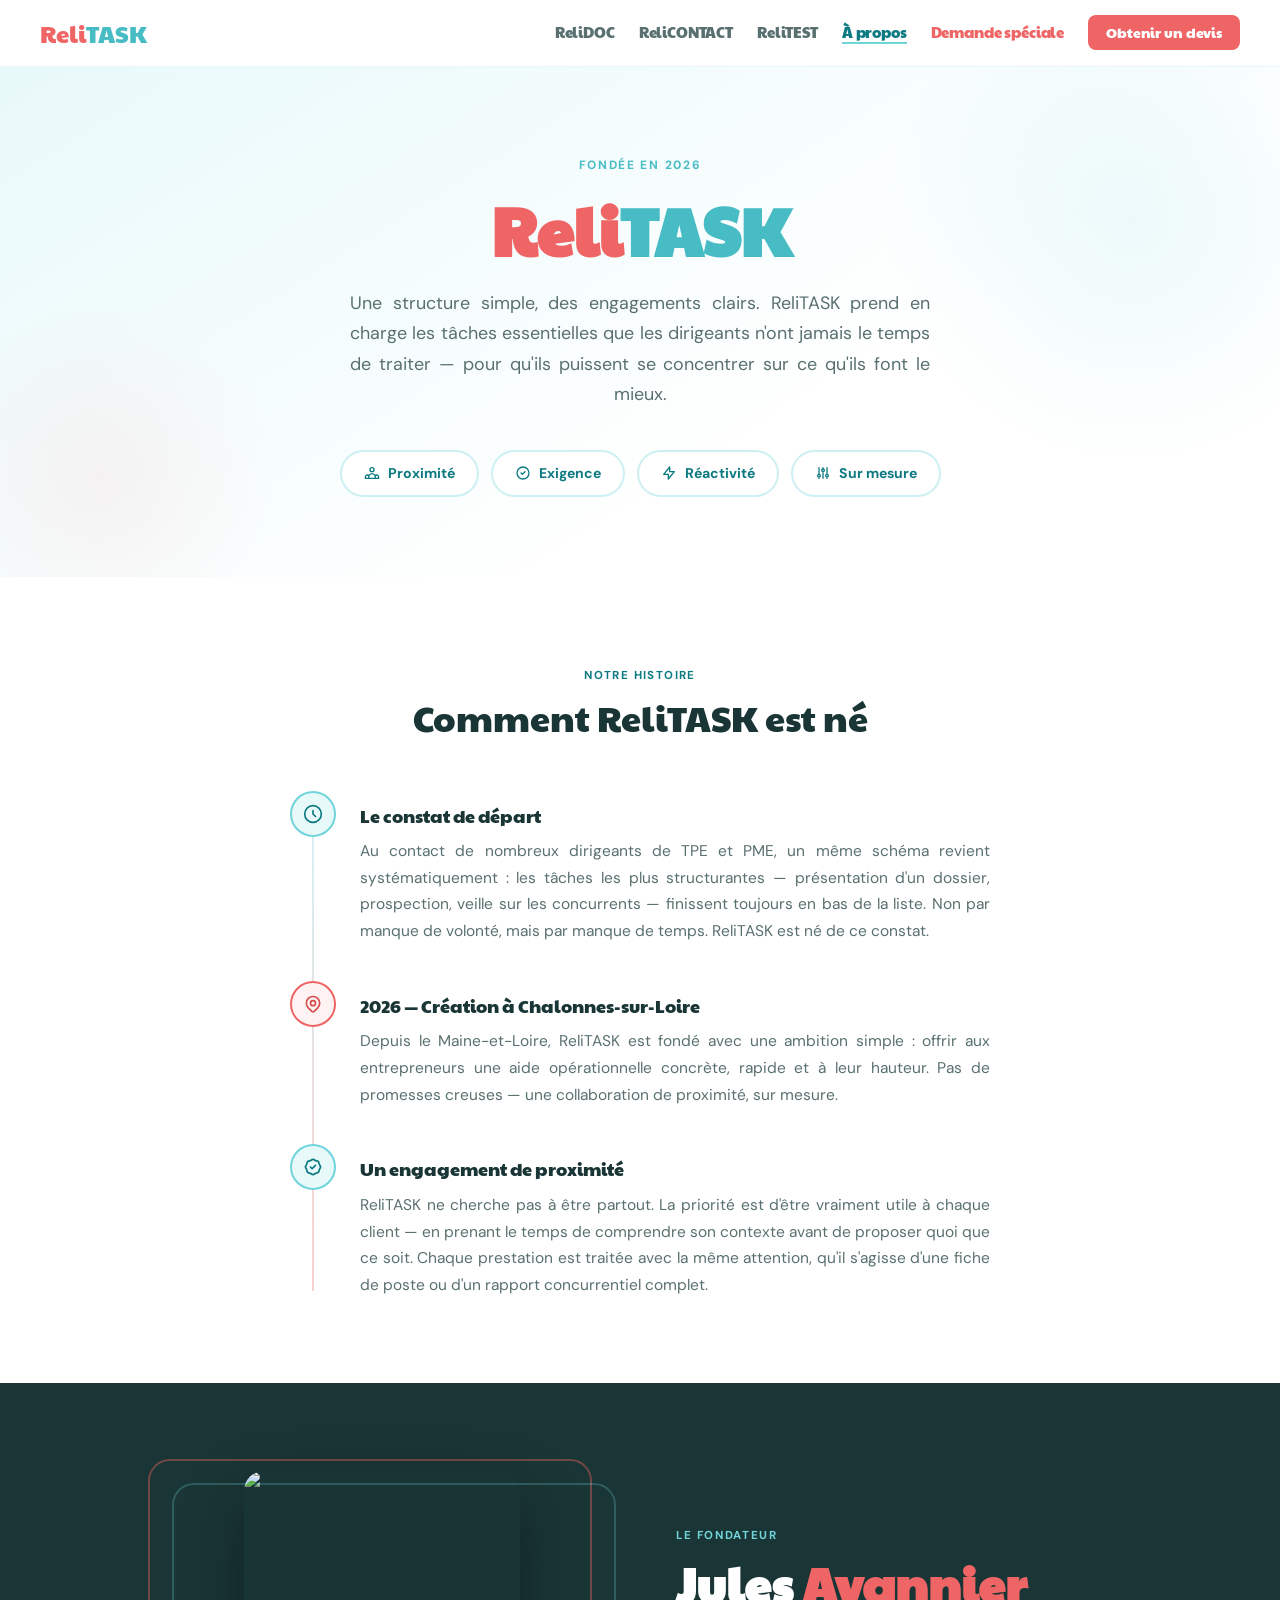
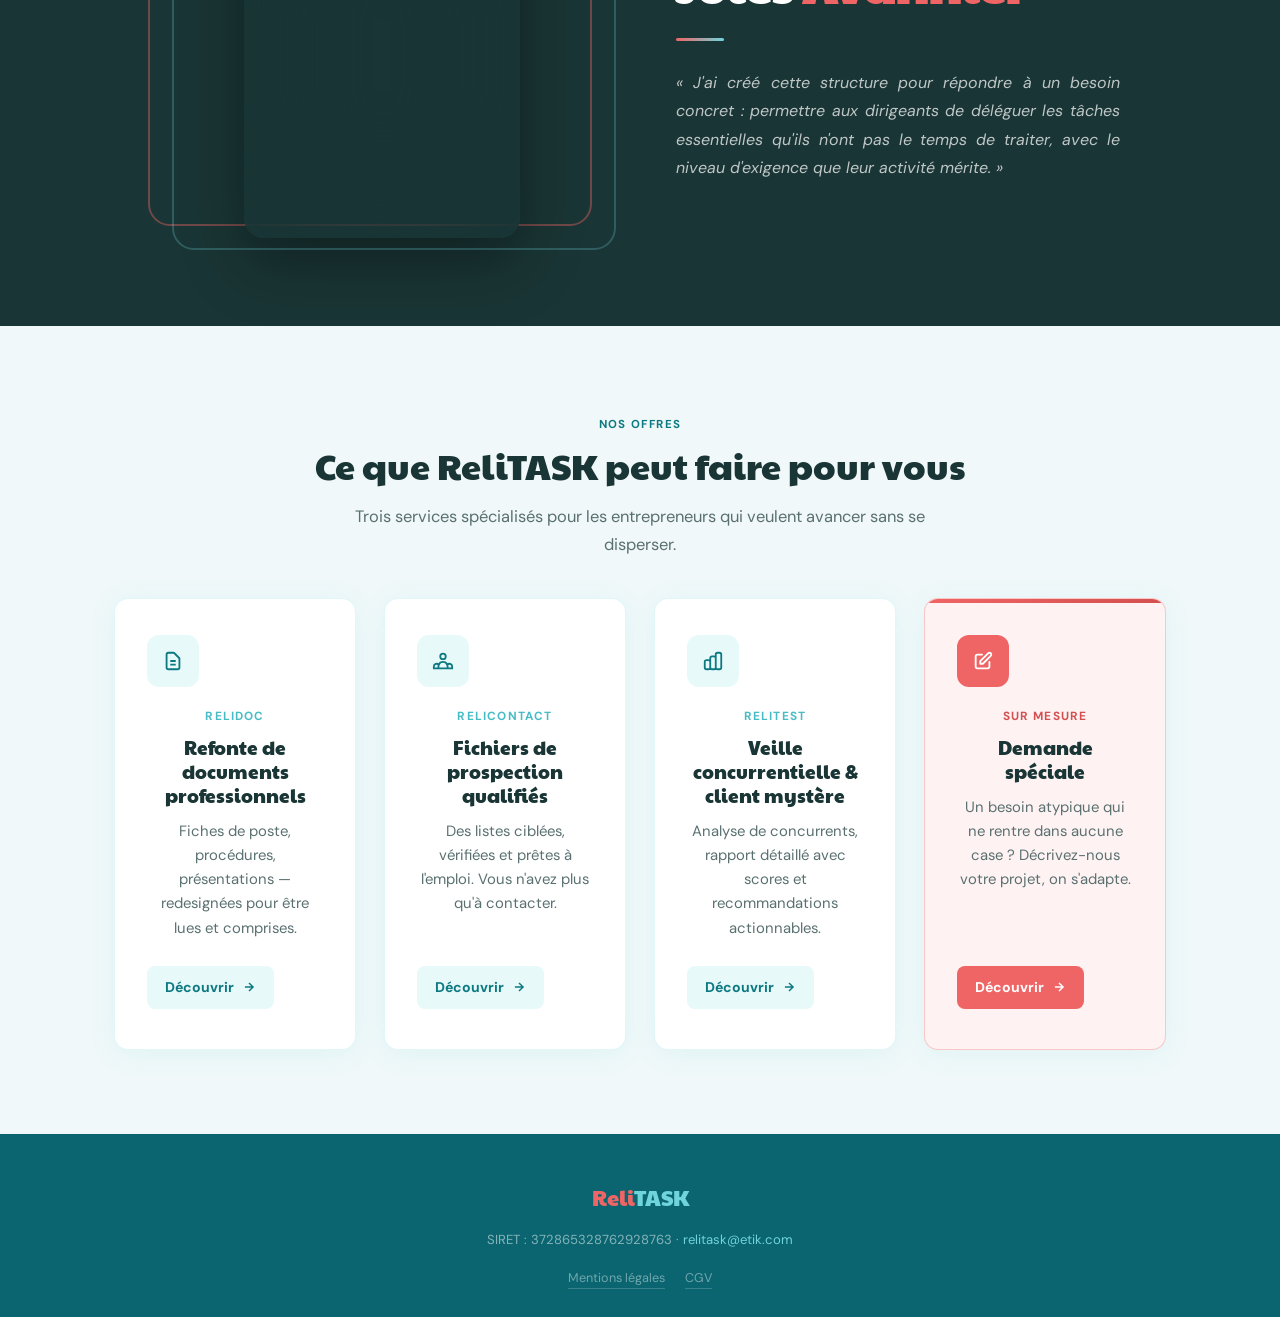
==== a-propos.html @ 3142291b "Add files via upload" ====
<!DOCTYPE html>
<html lang="fr">
<head>
  <meta charset="UTF-8" />
  <meta name="viewport" content="width=device-width, initial-scale=1.0" />
  <title>À propos — ReliTASK</title>
  <link rel="stylesheet" href="style.css" />
  <link rel="preconnect" href="https://fonts.googleapis.com" />
  <link href="https://fonts.googleapis.com/css2?family=DM+Sans:ital,opsz,wght@0,9..40,300;0,9..40,400;0,9..40,500;0,9..40,600;0,9..40,700;0,9..40,800;1,9..40,400&family=Paytone+One&display=swap" rel="stylesheet" />
  <style>
    /* ===== HERO ENTREPRISE ===== */
    .about-brand-hero {
      padding: 88px 24px 80px;
      background: linear-gradient(148deg, var(--cyan-light) 0%, var(--white) 65%);
      position: relative;
      overflow: hidden;
      text-align: center;
    }
    .about-brand-hero::before {
      content: '';
      position: absolute;
      top: -100px; right: -100px;
      width: 500px; height: 500px;
      background: radial-gradient(circle, rgba(112,212,219,0.13) 0%, transparent 70%);
      border-radius: 50%;
    }
    .about-brand-hero::after {
      content: '';
      position: absolute;
      bottom: -80px; left: -80px;
      width: 360px; height: 360px;
      background: radial-gradient(circle, rgba(239,101,101,0.07) 0%, transparent 70%);
      border-radius: 50%;
    }
    .about-brand-hero .container { position: relative; z-index: 1; }

    .brand-year {
      font-size: 0.75rem;
      font-weight: 700;
      letter-spacing: 0.14em;
      text-transform: uppercase;
      color: var(--cyan-dark);
      margin-bottom: 18px;
    }
    .brand-title {
      font-family: var(--font-logo);
      font-size: clamp(2.6rem, 6vw, 4.2rem);
      line-height: 1.08;
      color: var(--text-dark);
      margin-bottom: 22px;
    }
    .brand-title span { color: var(--coral); }
    .brand-tagline {
      font-size: 1.12rem;
      color: var(--gray);
      max-width: 580px;
      margin: 0 auto 40px;
      line-height: 1.7;
    }

    /* ===== VALEURS ===== */
    .values-strip {
      display: flex;
      justify-content: center;
      gap: 12px;
      flex-wrap: wrap;
    }
    .value-pill {
      background: var(--white);
      border: 2px solid rgba(112,212,219,0.35);
      color: var(--cyan-deep);
      font-weight: 700;
      font-size: 0.88rem;
      padding: 10px 22px;
      border-radius: 30px;
      transition: all 0.22s;
      display: flex;
      align-items: center;
      gap: 8px;
    }
    .value-pill:hover {
      background: var(--cyan);
      border-color: var(--cyan);
      color: var(--text-dark);
      transform: translateY(-2px);
    }
    .value-pill svg { width: 16px; height: 16px; flex-shrink: 0; }

    /* ===== HISTOIRE ===== */
    .story-timeline {
      max-width: 700px;
      margin: 0 auto;
      position: relative;
    }
    .story-timeline::before {
      content: '';
      position: absolute;
      left: 22px;
      top: 8px;
      bottom: 8px;
      width: 2px;
      background: linear-gradient(to bottom, var(--cyan), var(--coral));
      opacity: 0.3;
    }
    .story-block {
      display: flex;
      gap: 24px;
      align-items: flex-start;
      padding: 0 0 36px 0;
    }
    .story-dot {
      width: 46px;
      height: 46px;
      border-radius: 50%;
      flex-shrink: 0;
      display: flex;
      align-items: center;
      justify-content: center;
      position: relative;
      z-index: 1;
    }
    .story-dot--cyan { background: var(--cyan-light); border: 2px solid var(--cyan); }
    .story-dot--coral { background: var(--coral-light); border: 2px solid var(--coral); }
    .story-dot svg { width: 20px; height: 20px; }
    .story-dot--cyan svg { color: var(--cyan-deep); }
    .story-dot--coral svg { color: var(--coral-dark); }
    .story-content h3 {
      font-family: var(--font-logo);
      font-size: 1.1rem;
      font-weight: 400;
      color: var(--text-dark);
      margin-bottom: 8px;
      margin-top: 10px;
    }
    .story-content p {
      font-size: 0.97rem;
      color: var(--gray);
      line-height: 1.72;
      text-align: justify;
    }

    /* ===== FONDATEUR ===== */
    .founder-section {
      padding: 88px 24px;
      background: var(--text-dark);
      position: relative;
      overflow: hidden;
    }
    .founder-grid {
      display: grid;
      grid-template-columns: 1fr 1fr;
      gap: 72px;
      align-items: center;
      max-width: 960px;
      margin: 0 auto;
      position: relative;
      z-index: 1;
    }
    @media (max-width: 768px) {
      .founder-grid { grid-template-columns: 1fr; gap: 48px; }
    }

    /* Photo fondateur */
    .founder-img-container {
      position: relative;
    }
    .founder-img-frame {
      width: 62%;
      margin: 0 auto;
      aspect-ratio: 3/4;
      border-radius: 20px;
      overflow: hidden;
      position: relative;
      box-shadow: 0 24px 60px rgba(0,0,0,0.35), inset 0 0 90px 40px var(--text-dark);
    }
    .founder-img-frame img {
      width: 100%;
      height: 100%;
      object-fit: cover;
      object-position: center center;
      display: block;
    }
    /* Accents décoratifs autour de la photo */
    .founder-img-container::before {
      content: '';
      position: absolute;
      top: -12px; left: -12px;
      right: 12px; bottom: 12px;
      border: 2px solid var(--coral);
      border-radius: 22px;
      opacity: 0.4;
    }
    .founder-img-container::after {
      content: '';
      position: absolute;
      top: 12px; left: 12px;
      right: -12px; bottom: -12px;
      border: 2px solid var(--cyan);
      border-radius: 22px;
      opacity: 0.25;
    }
    /* Texte fondateur */
    .founder-text { color: var(--white); }
    .founder-label {
      font-size: 0.72rem;
      font-weight: 700;
      letter-spacing: 0.14em;
      text-transform: uppercase;
      color: var(--cyan);
      margin-bottom: 14px;
    }
    .founder-name {
      font-family: var(--font-logo);
      font-size: clamp(2rem, 4vw, 3rem);
      color: var(--white);
      line-height: 1.1;
      margin-bottom: 26px;
    }
    .founder-name span { color: var(--coral); }
    .founder-divider {
      width: 48px;
      height: 3px;
      background: linear-gradient(90deg, var(--coral), var(--cyan));
      border-radius: 2px;
      margin-bottom: 28px;
    }
    /* ===== GRILLE OFFRES (4 cases sur une ligne) ===== */
    .about-services-grid {
      grid-template-columns: repeat(4, 1fr);
    }
    .card-special {
      background: var(--coral-light);
      border-color: rgba(239,101,101,0.3);
    }
    .card-special::before {
      background: linear-gradient(90deg, var(--coral), var(--coral-dark));
      transform: scaleX(1);
    }
    .card-special:hover { border-color: var(--coral); }
    .card-special .card-icon { background: var(--coral); }
    .card-special .card-icon svg { color: var(--white); }
    .card-special:hover .card-icon { background: var(--coral-dark); transform: rotate(-4deg) scale(1.08); }
    .card-special .card-name { color: var(--coral-dark); }
    .card-special .card-link { background: var(--coral); color: var(--white); }
    .card-special .card-link:hover { background: var(--coral-dark); }
    @media (max-width: 900px) { .about-services-grid { grid-template-columns: repeat(2, 1fr); } }
    @media (max-width: 540px) { .about-services-grid { grid-template-columns: 1fr; } }

    .founder-desc {
      font-size: 1rem;
      color: rgba(255,255,255,0.72);
      line-height: 1.78;
      text-align: justify;
      font-style: italic;
    }
  </style>
</head>
<body>

<nav class="navbar">
  <div class="navbar__inner">
    <a href="index.html" class="logo"><span class="reli">Reli</span><span class="task">TASK</span></a>
    <ul class="nav-links">
      <li><a href="relidoc.html">ReliDOC</a></li>
      <li><a href="relicontact.html">ReliCONTACT</a></li>
      <li><a href="relitest.html">ReliTEST</a></li>
      <li><a href="a-propos.html" class="active">À propos</a></li>
      <li><a href="devis-special.html" class="nav-special">Demande spéciale</a></li>
      <li><a href="index.html#contact" class="nav-cta">Obtenir un devis</a></li>
    </ul>
  </div>
</nav>

<!-- ===== HÉRO ENTREPRISE ===== -->
<section class="about-brand-hero">
  <div class="container">
    <div class="brand-year reveal">Fondée en 2026</div>
    <h1 class="brand-title reveal"><span>Reli</span><span style="color:var(--cyan-dark);">TASK</span></h1>
    <p class="brand-tagline reveal" style="text-align:justify; text-align-last:center;">
      Une structure simple, des engagements clairs. ReliTASK prend en charge les tâches essentielles que les dirigeants n'ont jamais le temps de traiter — pour qu'ils puissent se concentrer sur ce qu'ils font le mieux.
    </p>
    <div class="values-strip reveal">
      <div class="value-pill">
        <svg fill="none" viewBox="0 0 24 24" stroke="currentColor" stroke-width="2"><path stroke-linecap="round" stroke-linejoin="round" d="M17 20h5v-2a3 3 0 00-5.356-1.857M17 20H7m10 0v-2c0-.656-.126-1.283-.356-1.857M7 20H2v-2a3 3 0 015.356-1.857M7 20v-2c0-.656.126-1.283.356-1.857m0 0a5.002 5.002 0 019.288 0M15 7a3 3 0 11-6 0 3 3 0 016 0z"/></svg>
        Proximité
      </div>
      <div class="value-pill">
        <svg fill="none" viewBox="0 0 24 24" stroke="currentColor" stroke-width="2"><path stroke-linecap="round" stroke-linejoin="round" d="M9 12l2 2 4-4m6 2a9 9 0 11-18 0 9 9 0 0118 0z"/></svg>
        Exigence
      </div>
      <div class="value-pill">
        <svg fill="none" viewBox="0 0 24 24" stroke="currentColor" stroke-width="2"><path stroke-linecap="round" stroke-linejoin="round" d="M13 10V3L4 14h7v7l9-11h-7z"/></svg>
        Réactivité
      </div>
      <div class="value-pill">
        <svg fill="none" viewBox="0 0 24 24" stroke="currentColor" stroke-width="2"><path stroke-linecap="round" stroke-linejoin="round" d="M12 6V4m0 2a2 2 0 100 4m0-4a2 2 0 110 4m-6 8a2 2 0 100-4m0 4a2 2 0 110-4m0 4v2m0-6V4m6 6v10m6-2a2 2 0 100-4m0 4a2 2 0 110-4m0 4v2m0-6V4"/></svg>
        Sur mesure
      </div>
    </div>
  </div>
</section>

<!-- ===== HISTOIRE ===== -->
<section class="section">
  <div class="container">
    <div style="text-align:center; margin-bottom:52px;">
      <div class="badge reveal">Notre histoire</div>
      <h2 class="section-title reveal">Comment ReliTASK est né</h2>
    </div>
    <div class="story-timeline">

      <div class="story-block reveal">
        <div class="story-dot story-dot--cyan">
          <svg fill="none" viewBox="0 0 24 24" stroke="currentColor" stroke-width="2"><circle cx="12" cy="12" r="10"/><path stroke-linecap="round" d="M12 8v4l3 3"/></svg>
        </div>
        <div class="story-content">
          <h3>Le constat de départ</h3>
          <p>Au contact de nombreux dirigeants de TPE et PME, un même schéma revient systématiquement : les tâches les plus structurantes — présentation d'un dossier, prospection, veille sur les concurrents — finissent toujours en bas de la liste. Non par manque de volonté, mais par manque de temps. ReliTASK est né de ce constat.</p>
        </div>
      </div>

      <div class="story-block reveal">
        <div class="story-dot story-dot--coral">
          <svg fill="none" viewBox="0 0 24 24" stroke="currentColor" stroke-width="2"><path stroke-linecap="round" stroke-linejoin="round" d="M17.657 16.657L13.414 20.9a1.998 1.998 0 01-2.827 0l-4.244-4.243a8 8 0 1111.314 0z"/><path stroke-linecap="round" stroke-linejoin="round" d="M15 11a3 3 0 11-6 0 3 3 0 016 0z"/></svg>
        </div>
        <div class="story-content">
          <h3>2026 — Création à Chalonnes-sur-Loire</h3>
          <p>Depuis le Maine-et-Loire, ReliTASK est fondé avec une ambition simple : offrir aux entrepreneurs une aide opérationnelle concrète, rapide et à leur hauteur. Pas de promesses creuses — une collaboration de proximité, sur mesure.</p>
        </div>
      </div>

      <div class="story-block reveal" style="padding-bottom:0;">
        <div class="story-dot story-dot--cyan">
          <svg fill="none" viewBox="0 0 24 24" stroke="currentColor" stroke-width="2"><path stroke-linecap="round" stroke-linejoin="round" d="M9 12l2 2 4-4M7.835 4.697a3.42 3.42 0 001.946-.806 3.42 3.42 0 014.438 0 3.42 3.42 0 001.946.806 3.42 3.42 0 013.138 3.138 3.42 3.42 0 00.806 1.946 3.42 3.42 0 010 4.438 3.42 3.42 0 00-.806 1.946 3.42 3.42 0 01-3.138 3.138 3.42 3.42 0 00-1.946.806 3.42 3.42 0 01-4.438 0 3.42 3.42 0 00-1.946-.806 3.42 3.42 0 01-3.138-3.138 3.42 3.42 0 00-.806-1.946 3.42 3.42 0 010-4.438 3.42 3.42 0 00.806-1.946 3.42 3.42 0 013.138-3.138z"/></svg>
        </div>
        <div class="story-content">
          <h3>Un engagement de proximité</h3>
          <p>ReliTASK ne cherche pas à être partout. La priorité est d'être vraiment utile à chaque client — en prenant le temps de comprendre son contexte avant de proposer quoi que ce soit. Chaque prestation est traitée avec la même attention, qu'il s'agisse d'une fiche de poste ou d'un rapport concurrentiel complet.</p>
        </div>
      </div>

    </div>
  </div>
</section>

<!-- ===== FONDATEUR ===== -->
<section class="founder-section">
  <div class="container">
    <div class="founder-grid">

      <!-- PHOTO -->
      <div class="founder-img-container reveal">
        <div class="founder-img-frame">
          <img src="images/fondateur-v10.jpg" alt="Jules Avannier — Fondateur de ReliTASK" />
        </div>
      </div>

      <!-- TEXTE -->
      <div class="founder-text reveal reveal-delay-1">
        <div class="founder-label">Le fondateur</div>
        <h2 class="founder-name">Jules <span>Avannier</span></h2>
        <div class="founder-divider"></div>
        <p class="founder-desc">
          « J'ai créé cette structure pour répondre à un besoin concret : permettre aux dirigeants de déléguer les tâches essentielles qu'ils n'ont pas le temps de traiter, avec le niveau d'exigence que leur activité mérite. »
        </p>
      </div>

    </div>
  </div>
</section>

<!-- ===== CTA OFFRES ===== -->
<section class="section section--alt">
  <div class="container" style="text-align:center;">
    <div class="badge reveal">Nos offres</div>
    <h2 class="section-title reveal">Ce que ReliTASK peut faire pour vous</h2>
    <p class="section-sub reveal" style="margin: 0 auto 40px;">Trois services spécialisés pour les entrepreneurs qui veulent avancer sans se disperser.</p>
    <div class="services-grid about-services-grid">
      <div class="service-card reveal" onclick="location.href='relidoc.html'">
        <div class="card-icon"><svg viewBox="0 0 24 24" fill="none" stroke="currentColor" stroke-width="2"><path d="M9 12h6m-6 4h6m2 5H7a2 2 0 01-2-2V5a2 2 0 012-2h5.586a1 1 0 01.707.293l5.414 5.414a1 1 0 01.293.707V19a2 2 0 01-2 2z"/></svg></div>
        <div class="card-name">ReliDOC</div>
        <div class="card-title">Refonte de documents professionnels</div>
        <p class="card-desc">Fiches de poste, procédures, présentations — redesignées pour être lues et comprises.</p>
        <a href="relidoc.html" class="card-link">Découvrir <svg width="14" height="14" viewBox="0 0 24 24" fill="none" stroke="currentColor" stroke-width="2.5"><path d="M5 12h14M12 5l7 7-7 7"/></svg></a>
      </div>
      <div class="service-card reveal reveal-delay-1" onclick="location.href='relicontact.html'">
        <div class="card-icon"><svg viewBox="0 0 24 24" fill="none" stroke="currentColor" stroke-width="2"><path d="M17 20h5v-2a3 3 0 00-5.356-1.857M17 20H7m10 0v-2c0-.656-.126-1.283-.356-1.857M7 20H2v-2a3 3 0 015.356-1.857M7 20v-2c0-.656.126-1.283.356-1.857m0 0a5.002 5.002 0 019.288 0M15 7a3 3 0 11-6 0 3 3 0 016 0z"/></svg></div>
        <div class="card-name">ReliCONTACT</div>
        <div class="card-title">Fichiers de prospection qualifiés</div>
        <p class="card-desc">Des listes ciblées, vérifiées et prêtes à l'emploi. Vous n'avez plus qu'à contacter.</p>
        <a href="relicontact.html" class="card-link">Découvrir <svg width="14" height="14" viewBox="0 0 24 24" fill="none" stroke="currentColor" stroke-width="2.5"><path d="M5 12h14M12 5l7 7-7 7"/></svg></a>
      </div>
      <div class="service-card reveal reveal-delay-2" onclick="location.href='relitest.html'">
        <div class="card-icon"><svg viewBox="0 0 24 24" fill="none" stroke="currentColor" stroke-width="2"><path d="M9 19v-6a2 2 0 00-2-2H5a2 2 0 00-2 2v6a2 2 0 002 2h2a2 2 0 002-2zm0 0V9a2 2 0 012-2h2a2 2 0 012 2v10m-6 0a2 2 0 002 2h2a2 2 0 002-2m0 0V5a2 2 0 012-2h2a2 2 0 012 2v14a2 2 0 01-2 2h-2a2 2 0 01-2-2z"/></svg></div>
        <div class="card-name">ReliTEST</div>
        <div class="card-title">Veille concurrentielle &amp; client mystère</div>
        <p class="card-desc">Analyse de concurrents, rapport détaillé avec scores et recommandations actionnables.</p>
        <a href="relitest.html" class="card-link">Découvrir <svg width="14" height="14" viewBox="0 0 24 24" fill="none" stroke="currentColor" stroke-width="2.5"><path d="M5 12h14M12 5l7 7-7 7"/></svg></a>
      </div>
      <div class="service-card card-special reveal reveal-delay-3" onclick="location.href='devis-special.html'">
        <div class="card-icon"><svg viewBox="0 0 24 24" fill="none" stroke="currentColor" stroke-width="2"><path stroke-linecap="round" stroke-linejoin="round" d="M11 5H6a2 2 0 00-2 2v11a2 2 0 002 2h11a2 2 0 002-2v-5m-1.414-9.414a2 2 0 112.828 2.828L11.828 15H9v-2.828l8.586-8.586z"/></svg></div>
        <div class="card-name">Sur mesure</div>
        <div class="card-title">Demande spéciale</div>
        <p class="card-desc">Un besoin atypique qui ne rentre dans aucune case ? Décrivez-nous votre projet, on s'adapte.</p>
        <a href="devis-special.html" class="card-link">Découvrir <svg width="14" height="14" viewBox="0 0 24 24" fill="none" stroke="currentColor" stroke-width="2.5"><path d="M5 12h14M12 5l7 7-7 7"/></svg></a>
      </div>
    </div>
  </div>
</section>

<footer class="footer">
  <div class="footer__logo"><span class="reli">Reli</span><span class="task">TASK</span></div>
  <div class="footer__info">SIRET : 372865328762928763 · <a href="mailto:relitask@etik.com">relitask@etik.com</a></div>
  <div class="footer__legal">
    <a href="mentions-legales.html">Mentions légales</a>
    <a href="mentions-legales.html#cgv">CGV</a>
  </div>
</footer>

<script>
  const obs = new IntersectionObserver((e) => e.forEach(x => { if (x.isIntersecting) x.target.classList.add('visible'); }), { threshold: 0.1 });
  document.querySelectorAll('.reveal').forEach(el => obs.observe(el));
</script>
</body>
</html>
---- style.css ----
/* ===== CHARTE GRAPHIQUE RELITASK ===== */
:root {
  --coral:        #ef6565;
  --coral-dark:   #d44f4f;
  --coral-light:  #fef2f2;
  --cyan:         #70d4db;
  --cyan-dark:    #48bcc5;
  --cyan-deep:    #0d7a82;
  --cyan-richer:  #0a6570;
  --cyan-light:   #e8f9fa;
  --white:        #ffffff;
  --text-dark:    #1a3535;
  --gray:         #5a7070;
  --gray-light:   #f0f8f9;
  --font:         'DM Sans', 'Inter', 'Segoe UI', sans-serif;
  --font-logo:    'Paytone One', sans-serif;
  --radius:       14px;
  --shadow:       0 4px 24px rgba(112,212,219,0.12);
  --shadow-hover: 0 12px 44px rgba(112,212,219,0.28);
}
*, *::before, *::after { box-sizing: border-box; margin: 0; padding: 0; }
html { scroll-behavior: smooth; }
body { font-family: var(--font); color: var(--text-dark); background: var(--white); line-height: 1.68; }
img { display: block; max-width: 100%; }
a { text-decoration: none; color: inherit; }
.container { max-width: 1100px; margin: 0 auto; padding: 0 24px; }
.section { padding: 84px 0; }
.section--alt { background: var(--gray-light); }
.section--cyan { background: var(--cyan-light); }
.logo-watermark { position: absolute; font-family: var(--font-logo); font-size: clamp(80px, 18vw, 220px); color: rgba(112,212,219,0.055); pointer-events: none; white-space: nowrap; top: 50%; left: 50%; transform: translate(-50%, -50%); user-select: none; z-index: 0; letter-spacing: -2px; }
.badge { display: inline-block; background: transparent; color: var(--cyan-deep); font-family: var(--font); font-weight: 700; font-size: 0.72rem; letter-spacing: 0.12em; text-transform: uppercase; padding: 0; margin-bottom: 10px; border: none; position: relative; }
.section-title { font-family: var(--font-logo); font-size: clamp(1.65rem, 2.8vw, 2.3rem); font-weight: 400; line-height: 1.2; margin-bottom: 16px; color: var(--text-dark); }
.section-sub { font-size: 1.03rem; color: var(--gray); max-width: 620px; margin-bottom: 48px; }
.reveal { opacity: 0; transform: translateY(26px); transition: opacity 0.58s ease, transform 0.58s ease; }
.reveal.visible { opacity: 1; transform: translateY(0); }
.reveal-delay-1 { transition-delay: 0.1s; }
.reveal-delay-2 { transition-delay: 0.2s; }
.reveal-delay-3 { transition-delay: 0.3s; }
.navbar { position: sticky; top: 0; z-index: 100; background: rgba(255,255,255,0.95); backdrop-filter: blur(16px); border-bottom: 1px solid rgba(112,212,219,0.18); padding: 0 24px; }
.navbar__inner { max-width: 1200px; margin: 0 auto; display: flex; align-items: center; justify-content: space-between; height: 66px; gap: 8px; }
.logo { font-family: var(--font-logo); font-size: 1.5rem; line-height: 1; transition: transform 0.2s; }
.logo:hover { transform: scale(1.05); }
.logo span.reli { color: var(--coral); }
.logo span.task { color: var(--cyan-dark); }
.nav-links { display: flex; gap: 24px; list-style: none; align-items: center; }
.nav-links a { font-family: var(--font-logo); font-size: 0.95rem; font-weight: 400; color: var(--gray); position: relative; transition: color 0.2s; white-space: nowrap; letter-spacing: -0.01em; }
.nav-links a::after { content: ''; position: absolute; bottom: -2px; left: 0; right: 0; height: 2px; background: var(--cyan); transform: scaleX(0); transform-origin: left; transition: transform 0.24s ease; }
.nav-links a:hover, .nav-links a.active { color: var(--cyan-deep); }
.nav-links a:hover::after, .nav-links a.active::after { transform: scaleX(1); }
.nav-special { color: var(--coral) !important; }
.nav-special::after { background: var(--coral) !important; }
.nav-cta { background: var(--coral) !important; color: var(--white) !important; padding: 8px 18px; border-radius: 8px; transition: background 0.2s, transform 0.2s !important; font-size: 0.86rem !important; }
.nav-cta:hover { background: var(--coral-dark) !important; transform: translateY(-1px) !important; }
.nav-cta::after { display: none !important; }
.hero { padding: 96px 24px 84px; text-align: center; background: linear-gradient(160deg, var(--white) 50%, var(--cyan-light) 100%); position: relative; overflow: hidden; }
.hero::before { content: ''; position: absolute; top: -150px; right: -150px; width: 540px; height: 540px; background: radial-gradient(circle, rgba(112,212,219,0.12) 0%, transparent 70%); border-radius: 50%; animation: floatOrb 8s ease-in-out infinite; }
.hero::after { content: ''; position: absolute; bottom: -100px; left: -80px; width: 380px; height: 380px; background: radial-gradient(circle, rgba(239,101,101,0.07) 0%, transparent 70%); border-radius: 50%; animation: floatOrb 11s ease-in-out infinite reverse; }
@keyframes floatOrb { 0%, 100% { transform: translateY(0) scale(1); } 50% { transform: translateY(-22px) scale(1.04); } }
.hero__label { font-size: 0.8rem; font-weight: 700; letter-spacing: 0.13em; text-transform: uppercase; color: var(--cyan-dark); margin-bottom: 20px; position: relative; }
.hero__title { font-family: var(--font-logo); font-size: clamp(2.1rem, 5vw, 3.5rem); line-height: 1.12; max-width: 800px; margin: 0 auto 22px; color: var(--text-dark); position: relative; text-align: center; width: 100%; }
.hero__title .highlight { color: var(--cyan-dark); }
.hero__title .highlight-coral { color: var(--coral); }
.hero__desc { font-size: 1.08rem; color: var(--gray); max-width: 560px; margin: 0 auto 44px; position: relative; }
.hero__actions { display: flex; gap: 16px; justify-content: center; flex-wrap: wrap; position: relative; }
.btn { display: inline-flex; align-items: center; gap: 8px; padding: 13px 28px; border-radius: 10px; font-weight: 700; font-size: 0.95rem; cursor: pointer; transition: all 0.22s; border: none; position: relative; overflow: hidden; font-family: var(--font); }
.btn::after { content: ''; position: absolute; inset: 0; background: rgba(255,255,255,0.16); transform: scaleX(0); transform-origin: left; transition: transform 0.3s ease; }
.btn:hover::after { transform: scaleX(1); }
.btn-primary { background: var(--coral); color: var(--white); }
.btn-primary:hover { background: var(--coral-dark); transform: translateY(-2px); box-shadow: 0 8px 24px rgba(239,101,101,0.28); }
.btn-outline { background: transparent; color: var(--text-dark); border: 2px solid var(--text-dark); }
.btn-outline:hover { border-color: var(--cyan); color: var(--cyan-deep); transform: translateY(-2px); }
.btn-white { background: var(--white); color: var(--cyan-deep); padding: 12px 26px; border-radius: 9px; font-weight: 800; font-size: 0.92rem; white-space: nowrap; transition: all 0.2s; }
.btn-white:hover { transform: translateY(-2px); box-shadow: 0 6px 20px rgba(0,0,0,0.14); }
.problem-strip { background: linear-gradient(135deg, var(--cyan-deep) 0%, var(--cyan-richer) 100%); color: var(--white); padding: 32px 24px; text-align: center; }
.problem-strip p { max-width: 800px; margin: 0 auto; font-size: 1.03rem; opacity: 0.92; }
.problem-strip strong { color: var(--cyan); }
.stats-strip { padding: 48px 24px; border-bottom: 1px solid rgba(112,212,219,0.18); }
.stats-inner { max-width: 800px; margin: 0 auto; display: flex; justify-content: space-around; gap: 24px; flex-wrap: wrap; }
.stat { text-align: center; }
.stat__num { font-family: var(--font-logo); font-size: 2.4rem; color: var(--coral); line-height: 1; transition: transform 0.3s; }
.stat:hover .stat__num { transform: scale(1.14); }
.stat__label { font-size: 0.83rem; color: var(--gray); margin-top: 4px; }
.services-grid { display: grid; grid-template-columns: repeat(auto-fit, minmax(300px, 1fr)); gap: 28px; margin-top: 16px; }
.service-card { background: var(--white); border: 1.5px solid rgba(112,212,219,0.2); border-radius: var(--radius); padding: 36px 32px 40px; box-shadow: var(--shadow); transition: all 0.32s cubic-bezier(0.34,1.3,0.64,1); display: flex; flex-direction: column; cursor: pointer; position: relative; overflow: hidden; }
.service-card::before { content: ''; position: absolute; top: 0; left: 0; right: 0; height: 4px; background: linear-gradient(90deg, var(--coral), var(--cyan)); transform: scaleX(0); transform-origin: left; transition: transform 0.3s ease; }
.service-card:hover { transform: translateY(-8px) scale(1.01); box-shadow: var(--shadow-hover); border-color: var(--cyan); }
.service-card:hover::before { transform: scaleX(1); }
.card-icon { width: 52px; height: 52px; border-radius: 12px; background: var(--cyan-light); display: flex; align-items: center; justify-content: center; margin-bottom: 20px; transition: background 0.22s, transform 0.22s; }
.service-card:hover .card-icon { background: var(--cyan); transform: rotate(-4deg) scale(1.08); }
.card-icon svg { width: 22px; height: 22px; color: var(--cyan-deep); transition: color 0.2s; stroke-width: 2; }
.service-card:hover .card-icon svg { color: var(--white); }
.card-name { font-size: 0.74rem; font-weight: 700; letter-spacing: 0.1em; text-transform: uppercase; color: var(--cyan-dark); margin-bottom: 8px; }
.card-title { font-family: var(--font-logo); font-size: 1.2rem; font-weight: 400; margin-bottom: 12px; color: var(--text-dark); line-height: 1.25; }
.card-desc { font-size: 0.93rem; color: var(--gray); flex: 1; margin-bottom: 26px; line-height: 1.62; }
.card-from { font-size: 0.8rem; color: var(--gray); margin-bottom: 3px; }
.card-price { font-family: var(--font-logo); font-size: 1.7rem; color: var(--text-dark); margin-bottom: 18px; }
.card-price span { font-size: 0.88rem; font-weight: 500; color: var(--gray); font-family: var(--font); }
.card-link { display: inline-flex; align-items: center; gap: 8px; background: var(--cyan-light); color: var(--cyan-deep); font-weight: 700; font-size: 0.88rem; padding: 10px 18px; border-radius: 8px; transition: all 0.22s; align-self: flex-start; }
.card-link:hover { background: var(--coral); color: var(--white); }
.card-link svg { transition: transform 0.2s; }
.card-link:hover svg { transform: translateX(4px); }
.why-grid { display: grid; grid-template-columns: repeat(auto-fit, minmax(220px, 1fr)); gap: 24px; }
.why-item { display: flex; flex-direction: column; gap: 10px; padding: 26px 22px; background: var(--white); border-radius: var(--radius); box-shadow: var(--shadow); border-bottom: 3px solid transparent; transition: border-color 0.22s, transform 0.22s; }
.why-item:hover { border-color: var(--cyan); transform: translateY(-4px); }
.why-icon { width: 40px; height: 40px; background: var(--cyan-light); border-radius: 10px; display: flex; align-items: center; justify-content: center; margin-bottom: 4px; }
.why-icon svg { width: 20px; height: 20px; color: var(--cyan-deep); stroke-width: 2; }
.why-item h4 { font-family: var(--font-logo); font-size: 1rem; font-weight: 400; color: var(--text-dark); }
.why-item p { font-size: 0.89rem; color: var(--gray); }
.page-hero { padding: 80px 24px 72px; background: linear-gradient(145deg, var(--cyan-light) 0%, var(--white) 65%); position: relative; overflow: hidden; }
.page-hero::before { content: ''; position: absolute; top: -80px; right: -80px; width: 420px; height: 420px; background: radial-gradient(circle, rgba(112,212,219,0.16) 0%, transparent 70%); border-radius: 50%; animation: floatOrb 9s ease-in-out infinite; }
.page-hero .container { position: relative; z-index: 1; }
.page-hero__eyebrow { display: flex; align-items: center; gap: 12px; margin-bottom: 20px; }
.page-hero__back { display: inline-flex; align-items: center; gap: 6px; font-size: 0.87rem; font-weight: 600; color: var(--gray); transition: color 0.2s, gap 0.2s; }
.page-hero__back:hover { color: var(--coral); gap: 10px; }
.page-hero__tag { font-size: 0.74rem; font-weight: 700; letter-spacing: 0.1em; text-transform: uppercase; color: var(--cyan-deep); background: var(--white); border: 1.5px solid var(--cyan); padding: 3px 12px; border-radius: 20px; }
.page-hero__title { font-family: var(--font-logo); font-size: clamp(1.9rem, 4.5vw, 3rem); line-height: 1.12; max-width: 700px; margin-bottom: 18px; color: var(--text-dark); }
.page-hero__title .accent { color: var(--cyan-dark); }
.page-hero__title .accent-coral { color: var(--coral); }
.page-hero__desc { font-size: 1.06rem; color: var(--gray); max-width: 600px; }
.problem-box { background: var(--coral-light); border-left: 4px solid var(--coral); border-radius: var(--radius); padding: 22px 26px; margin: 40px 0; }
.problem-box__label { font-size: 0.75rem; font-weight: 800; letter-spacing: 0.12em; text-transform: uppercase; color: var(--coral-dark); margin-bottom: 7px; }
.problem-box p { font-size: 0.96rem; color: var(--text-dark); font-weight: 500; }
.pricing-section { padding: 72px 0; }
.pricing-grid { display: grid; grid-template-columns: repeat(auto-fit, minmax(200px, 1fr)); gap: 16px; margin-top: 40px; }
.pricing-card { background: var(--cyan-light); border: 2px solid transparent; border-radius: var(--radius); padding: 28px 22px; text-align: center; transition: all 0.24s; }
.pricing-card:hover { border-color: var(--cyan); transform: translateY(-5px); box-shadow: var(--shadow-hover); }
.pricing-card.featured { background: var(--cyan); }
.pricing-card__label { font-size: 0.74rem; font-weight: 700; letter-spacing: 0.1em; text-transform: uppercase; color: var(--cyan-deep); margin-bottom: 7px; }
.pricing-card__volume { font-size: 0.9rem; color: var(--gray); margin-bottom: 11px; }
.pricing-card__price { font-family: var(--font-logo); font-size: 1.9rem; color: var(--text-dark); line-height: 1; margin-bottom: 4px; }
.pricing-card__unit { font-size: 0.83rem; color: var(--gray); margin-bottom: 10px; }
.pricing-card__option { font-size: 0.78rem; font-weight: 600; color: var(--cyan-deep); background: rgba(255,255,255,0.6); border-radius: 6px; padding: 4px 10px; display: inline-block; }
.pricing-card__savings { font-size: 0.8rem; font-weight: 700; color: var(--coral-dark); margin-top: 8px; }
.pricing-note { margin-top: 20px; background: var(--coral-light); border-radius: 8px; padding: 14px 18px; font-size: 0.87rem; color: var(--coral-dark); font-weight: 600; text-align: center; }
.includes-grid { display: grid; grid-template-columns: 1fr 1fr; gap: 24px; margin-top: 40px; }
@media (max-width: 640px) { .includes-grid { grid-template-columns: 1fr; } }
.includes-box { border-radius: var(--radius); padding: 26px; }
.includes-box--yes { background: var(--cyan-light); border: 1.5px solid rgba(112,212,219,0.38); }
.includes-box--no { background: var(--coral-light); border: 1.5px solid rgba(239,101,101,0.22); }
.includes-box__title { display: flex; align-items: center; gap: 8px; font-size: 0.8rem; font-weight: 800; letter-spacing: 0.08em; text-transform: uppercase; margin-bottom: 14px; }
.includes-box--yes .includes-box__title { color: var(--cyan-deep); }
.includes-box--no .includes-box__title { color: var(--coral-dark); }
.includes-box ul { list-style: none; }
.includes-box li { display: flex; align-items: flex-start; gap: 10px; font-size: 0.91rem; color: var(--text-dark); padding: 7px 0; border-bottom: 1px solid rgba(0,0,0,0.05); }
.includes-box li:last-child { border-bottom: none; }
.check { color: var(--cyan-deep); font-weight: 900; }
.cross { color: var(--coral-dark); font-weight: 900; }
.criteria-grid { display: grid; grid-template-columns: repeat(auto-fit, minmax(260px, 1fr)); gap: 20px; margin-top: 36px; }
.criteria-card { background: var(--white); border: 1.5px solid rgba(112,212,219,0.2); border-radius: var(--radius); padding: 22px; box-shadow: var(--shadow); transition: transform 0.2s, border-color 0.2s; }
.criteria-card:hover { transform: translateY(-3px); border-color: var(--cyan); }
.criteria-card__label { font-size: 0.73rem; font-weight: 800; letter-spacing: 0.1em; text-transform: uppercase; color: var(--cyan-deep); margin-bottom: 10px; }
.criteria-card ul { list-style: none; }
.criteria-card li { font-size: 0.87rem; color: var(--gray); padding: 4px 0 4px 14px; position: relative; }
.criteria-card li::before { content: '→'; position: absolute; left: 0; color: var(--coral); font-size: 0.73rem; }
.devis-cta { background: linear-gradient(135deg, var(--cyan-deep), var(--cyan-richer)); border-radius: var(--radius); padding: 28px 32px; display: flex; align-items: center; justify-content: space-between; gap: 20px; flex-wrap: wrap; margin: 40px 0; }
.devis-cta p { color: var(--white); font-size: 1rem; font-weight: 600; }
.devis-cta strong { display: block; font-size: 1.1rem; }
.comparison-section { padding: 80px 0; }
.comparison-wrap { position: relative; overflow: hidden; border-radius: var(--radius); box-shadow: var(--shadow-hover); cursor: col-resize; user-select: none; border: 1.5px solid rgba(112,212,219,0.25); height: 500px; }
.comparison-before, .comparison-after-panel { position: absolute; top: 0; left: 0; right: 0; bottom: 0; overflow: hidden; }
.comparison-after-panel { clip-path: inset(0 50% 0 0); }
.comparison-handle { position: absolute; top: 0; bottom: 0; left: 50%; transform: translateX(-50%); width: 3px; background: var(--white); z-index: 10; pointer-events: none; box-shadow: 0 0 10px rgba(0,0,0,0.2); }
.comparison-handle-btn { position: absolute; top: 50%; left: 50%; transform: translate(-50%, -50%); width: 44px; height: 44px; background: var(--white); border-radius: 50%; box-shadow: 0 4px 16px rgba(0,0,0,0.18); display: flex; align-items: center; justify-content: center; pointer-events: none; z-index: 11; }
.comparison-handle-btn svg { width: 18px; height: 18px; color: var(--text-dark); }
.comparison-labels { position: absolute; top: 14px; left: 0; right: 0; display: flex; justify-content: space-between; padding: 0 16px; z-index: 12; pointer-events: none; }
.comparison-labels span { background: rgba(0,0,0,0.5); color: var(--white); font-size: 0.73rem; font-weight: 700; padding: 5px 12px; border-radius: 20px; letter-spacing: 0.07em; text-transform: uppercase; }
.comparison-labels .label-after { background: var(--coral); }
.fp-before { width: 100%; height: 100%; background: #ebebeb; font-family: 'Times New Roman', Times, serif; font-size: 10px; color: #111; padding: 22px; overflow: hidden; }
.fp-before-header { background: #c0c0c0; border: 2px solid #888; padding: 10px 16px; text-align: center; font-size: 12.5px; font-weight: bold; text-transform: uppercase; margin-bottom: 12px; }
.fp-before-meta { border: 1px solid #aaa; padding: 8px 12px; font-size: 10px; margin-bottom: 14px; line-height: 1.8; background: #ddd; }
.fp-before-meta .red { color: #cc0000; font-weight: bold; }
.fp-before-section { font-weight: bold; text-transform: uppercase; font-size: 10px; border-bottom: 1.5px solid #777; padding-bottom: 3px; margin: 12px 0 7px; }
.fp-before ul { padding-left: 14px; }
.fp-before li { margin-bottom: 4px; font-size: 10px; }
.fp-before .red { color: #cc0000; font-weight: bold; }
.fp-before-postuler { border: 1px dashed #888; padding: 8px 10px; margin-top: 12px; font-size: 9.5px; background: #e5e5e5; }
.fp-before-footer { font-style: italic; font-size: 8.5px; color: #888; text-align: center; margin-top: 20px; }
.fp-after { width: 100%; height: 100%; background: var(--white); display: flex; overflow: hidden; }
.fp-after-sidebar { width: 38%; background: linear-gradient(180deg, #391165 0%, #1c0a3a 100%); padding: 22px 16px; color: white; display: flex; flex-direction: column; gap: 14px; }
.fp-after-logo { font-family: 'Paytone One', sans-serif; font-size: 16px; }
.fp-after-logo span { color: var(--coral); }
.fp-after-about { font-size: 8.5px; opacity: 0.75; line-height: 1.5; }
.fp-after-label { font-size: 7.5px; font-weight: 700; letter-spacing: 0.12em; text-transform: uppercase; color: var(--cyan); margin-bottom: 5px; }
.fp-after-detail { background: rgba(255,255,255,0.08); border-radius: 5px; padding: 6px 9px; margin-top: 5px; }
.fp-after-detail span { font-size: 8px; opacity: 0.65; display: block; margin-bottom: 1px; }
.fp-after-detail strong { font-size: 10px; }
.fp-after-body { flex: 1; padding: 20px 16px; overflow: hidden; }
.fp-after-title { font-family: 'Paytone One', sans-serif; font-size: 17px; color: #391165; line-height: 1.2; margin-bottom: 4px; }
.fp-after-title span { color: var(--coral); }
.fp-after-tags { font-size: 8px; color: var(--gray); margin-bottom: 14px; }
.fp-after-block { margin-bottom: 11px; }
.fp-after-block-title { font-size: 7.5px; font-weight: 800; text-transform: uppercase; letter-spacing: 0.09em; color: var(--cyan-deep); border-bottom: 2px solid var(--cyan); padding-bottom: 3px; margin-bottom: 6px; }
.fp-after-block ul { list-style: none; }
.fp-after-block li { font-size: 9px; padding: 3px 0 3px 13px; position: relative; color: var(--text-dark); border-bottom: 1px solid rgba(0,0,0,0.04); }
.fp-after-block li::before { content: '✓'; position: absolute; left: 0; color: var(--cyan-deep); font-weight: 900; font-size: 8px; }
.proc-before { width: 100%; height: 100%; background: #f0f0f0; font-family: 'Times New Roman', Times, serif; font-size: 10px; color: #222; padding: 20px; overflow: hidden; }
.proc-before-header { border: 2px solid #777; background: #d4d4d4; padding: 10px 14px; text-align: center; font-size: 12px; font-weight: bold; text-transform: uppercase; margin-bottom: 12px; }
.proc-before-meta { border: 1px solid #aaa; background: #dedede; padding: 8px 12px; font-size: 9.5px; margin-bottom: 14px; line-height: 1.9; }
.proc-before-meta .red { color: #cc0000; font-weight: bold; }
.proc-before-section { font-weight: bold; text-transform: uppercase; font-size: 10px; border-bottom: 2px solid #666; padding-bottom: 3px; margin: 11px 0 7px; }
.proc-before ul { list-style: disc; padding-left: 14px; }
.proc-before li { margin-bottom: 4px; font-size: 9.5px; }
.proc-before .red { color: #cc0000; font-weight: bold; }
.proc-before-warning { border: 1px dashed #888; padding: 8px 10px; margin-top: 12px; font-size: 9px; background: #e8e8e8; }
.proc-before-footer { font-style: italic; font-size: 8px; color: #888; text-align: center; margin-top: 18px; }
.proc-after { width: 100%; height: 100%; background: var(--white); padding: 22px; overflow: hidden; }
.proc-after-header { display: flex; justify-content: space-between; align-items: flex-start; border-bottom: 3px solid var(--cyan); padding-bottom: 12px; margin-bottom: 18px; }
.proc-after-logo { font-family: 'Paytone One', sans-serif; font-size: 16px; color: #391165; }
.proc-after-logo span { color: var(--coral); }
.proc-after-docinfo { text-align: right; font-size: 8px; color: var(--gray); }
.proc-after-docinfo strong { color: var(--coral); font-size: 9px; display: block; }
.proc-after-title { font-family: 'Paytone One', sans-serif; font-size: 18px; color: #391165; margin-bottom: 4px; }
.proc-after-title span { color: var(--coral); }
.proc-after-subtitle { font-size: 9px; color: var(--gray); margin-bottom: 14px; }
.proc-after-meta { display: grid; grid-template-columns: 1fr 1fr 1fr; gap: 8px; margin-bottom: 16px; }
.proc-after-meta-card { background: var(--gray-light); border-left: 3px solid #391165; padding: 7px 9px; border-radius: 0 6px 6px 0; }
.proc-after-meta-card span { font-size: 7.5px; text-transform: uppercase; color: var(--gray); display: block; margin-bottom: 2px; letter-spacing: 0.06em; }
.proc-after-meta-card strong { font-size: 9px; color: #391165; }
.proc-after-steps { display: flex; flex-direction: column; gap: 10px; }
.proc-after-step { display: grid; grid-template-columns: 36px 1fr; gap: 10px; align-items: flex-start; }
.proc-after-num { width: 32px; height: 32px; border-radius: 50%; background: #391165; color: white; display: flex; align-items: center; justify-content: center; font-family: 'Paytone One', sans-serif; font-size: 13px; border: 2.5px solid var(--cyan); flex-shrink: 0; }
.proc-after-num.coral { background: var(--coral); border-color: rgba(255,255,255,0.7); }
.proc-after-step-content { border: 1px solid rgba(0,0,0,0.08); border-radius: 7px; padding: 10px 12px; }
.proc-after-step-content h4 { font-size: 10px; font-weight: 800; color: #391165; margin-bottom: 5px; }
.proc-after-step-content ul { list-style: none; }
.proc-after-step-content li { font-size: 8.5px; color: var(--gray); padding: 2px 0 2px 12px; position: relative; }
.proc-after-step-content li::before { content: '✓'; position: absolute; left: 0; color: var(--cyan-deep); font-size: 8px; }
.contact-preview { position: relative; border-radius: var(--radius); overflow: hidden; box-shadow: var(--shadow-hover); margin-top: 40px; }
.contact-preview-inner { padding: 28px; background: white; }
.contact-preview-header { display: flex; justify-content: space-between; align-items: center; margin-bottom: 16px; padding-bottom: 12px; border-bottom: 2px solid var(--cyan); }
.contact-preview-logo { font-family: var(--font-logo); font-size: 15px; }
.contact-preview-logo span { color: var(--coral); }
.contact-preview-table { width: 100%; border-collapse: collapse; font-size: 11px; }
.contact-preview-table th { background: var(--cyan-deep); color: white; padding: 8px 10px; text-align: left; font-size: 9.5px; text-transform: uppercase; letter-spacing: 0.06em; }
.contact-preview-table td { padding: 7px 10px; border-bottom: 1px solid rgba(112,212,219,0.18); }
.contact-preview-table tr:nth-child(even) td { background: var(--cyan-light); }
.blur-row td { filter: blur(5px); user-select: none; pointer-events: none; }
.contact-preview-overlay { position: absolute; bottom: 0; left: 0; right: 0; height: 50%; background: linear-gradient(to bottom, rgba(255,255,255,0) 0%, rgba(255,255,255,0.97) 60%); display: flex; flex-direction: column; align-items: center; justify-content: flex-end; padding-bottom: 32px; }
.status-badge { display: inline-block; padding: 2px 8px; border-radius: 10px; font-size: 8.5px; font-weight: 700; }
.status-hot { background: var(--coral-light); color: var(--coral-dark); }
.status-warm { background: #fff8e1; color: #b45309; }
.status-cold { background: var(--cyan-light); color: var(--cyan-deep); }
.report-preview { background: white; border-radius: var(--radius); box-shadow: var(--shadow-hover); overflow: hidden; margin-top: 40px; }
.report-preview-header { background: linear-gradient(135deg, var(--cyan-deep), var(--cyan-richer)); color: white; padding: 20px 28px; display: flex; justify-content: space-between; align-items: center; }
.report-preview-logo { font-family: var(--font-logo); font-size: 16px; }
.report-preview-logo span { color: var(--coral); }
.report-preview-score { width: 56px; height: 56px; background: var(--coral); border-radius: 50%; display: flex; flex-direction: column; align-items: center; justify-content: center; }
.report-preview-score .num { font-family: var(--font-logo); font-size: 18px; color: white; line-height: 1; }
.report-preview-score .denom { font-size: 8px; color: rgba(255,255,255,0.75); }
.report-preview-body { padding: 24px 28px; }
.report-bar { display: flex; align-items: center; gap: 12px; margin-bottom: 12px; }
.report-bar-label { font-size: 9px; font-weight: 700; color: var(--gray); width: 110px; text-transform: uppercase; letter-spacing: 0.06em; flex-shrink: 0; }
.report-bar-track { flex: 1; height: 10px; background: var(--cyan-light); border-radius: 5px; overflow: hidden; }
.report-bar-fill { height: 100%; border-radius: 5px; background: linear-gradient(90deg, var(--cyan), var(--cyan-dark)); }
.report-bar-fill.low { background: linear-gradient(90deg, var(--coral), var(--coral-dark)); }
.report-bar-score { font-size: 9px; font-weight: 700; color: var(--text-dark); width: 32px; text-align: right; flex-shrink: 0; }
.contact-section { padding: 84px 0; background: linear-gradient(148deg, var(--cyan-deep) 0%, var(--cyan-richer) 100%); color: var(--white); position: relative; overflow: hidden; }
.contact-section::before { content: ''; position: absolute; top: -100px; right: -100px; width: 400px; height: 400px; background: radial-gradient(circle, rgba(255,255,255,0.06) 0%, transparent 70%); border-radius: 50%; }
.contact-section .section-title { color: var(--white); }
.contact-section .section-sub { color: rgba(255,255,255,0.7); }
.contact-section .badge { background: rgba(255,255,255,0.12); color: rgba(255,255,255,0.9); }
.form-grid { display: grid; grid-template-columns: 1fr 1fr; gap: 16px; }
@media (max-width: 580px) { .form-grid { grid-template-columns: 1fr; } }
.form-group { display: flex; flex-direction: column; gap: 8px; }
.form-group.full { grid-column: 1 / -1; }
.form-group label { font-size: 0.82rem; font-weight: 600; color: rgba(255,255,255,0.8); letter-spacing: 0.04em; }
.form-group input, .form-group select, .form-group textarea { background: rgba(255,255,255,0.1); border: 1.5px solid rgba(255,255,255,0.18); border-radius: 9px; padding: 12px 15px; font-size: 0.93rem; color: var(--white); font-family: var(--font); transition: border-color 0.2s, background 0.2s; outline: none; }
.form-group input::placeholder, .form-group textarea::placeholder { color: rgba(255,255,255,0.35); }
.form-group input:focus, .form-group select:focus, .form-group textarea:focus { border-color: var(--cyan); background: rgba(255,255,255,0.14); }
.form-group select { cursor: pointer; appearance: none; background-image: url("data:image/svg+xml,%3Csvg xmlns='http://www.w3.org/2000/svg' width='12' height='8' fill='none'%3E%3Cpath d='M1 1l5 5 5-5' stroke='%2370d4db' stroke-width='2' stroke-linecap='round'/%3E%3C/svg%3E"); background-repeat: no-repeat; background-position: right 14px center; background-color: rgba(255,255,255,0.1); padding-right: 38px; }
.form-group select option { background: var(--cyan-richer); color: var(--white); }
.form-group textarea { resize: vertical; min-height: 126px; }
.form-submit { margin-top: 8px; display: flex; align-items: center; gap: 16px; flex-wrap: wrap; }
.form-success { display: none; background: rgba(112,212,219,0.2); border: 1.5px solid var(--cyan); border-radius: 9px; padding: 14px 18px; font-size: 0.91rem; color: var(--cyan); font-weight: 600; margin-top: 16px; }
.about-hero { padding: 88px 24px 80px; background: linear-gradient(145deg, var(--cyan-light) 0%, var(--white) 60%); position: relative; overflow: hidden; }
.about-hero .container { position: relative; z-index: 1; }
.about-hero-grid { display: grid; grid-template-columns: auto 1fr; gap: 64px; align-items: center; }
@media (max-width: 768px) { .about-hero-grid { grid-template-columns: 1fr; gap: 40px; } }
.founder-photo-wrap { width: 280px; height: 380px; border-radius: 20px; overflow: hidden; position: relative; flex-shrink: 0; box-shadow: var(--shadow-hover); border: 3px solid var(--white); outline: 3px solid var(--cyan); outline-offset: 4px; }
.founder-photo { position: absolute; top: 50%; left: 50%; height: 280px; width: auto; transform: translate(-50%, -50%) rotate(-90deg); }
.founder-tag { position: absolute; bottom: 16px; left: 50%; transform: translateX(-50%); background: var(--coral); color: white; font-size: 0.77rem; font-weight: 700; padding: 6px 16px; border-radius: 20px; white-space: nowrap; z-index: 2; }
.about-intro-label { font-size: 0.74rem; font-weight: 700; letter-spacing: 0.13em; text-transform: uppercase; color: var(--cyan-dark); margin-bottom: 12px; }
.about-intro-title { font-family: var(--font-logo); font-size: clamp(1.8rem, 3.5vw, 2.8rem); line-height: 1.15; color: var(--text-dark); margin-bottom: 8px; }
.about-intro-title span { color: var(--coral); }
.about-intro-subtitle { font-size: 1rem; color: var(--gray); margin-bottom: 24px; font-weight: 500; }
.about-intro-desc { font-size: 1.04rem; color: var(--text-dark); line-height: 1.72; }
.special-hero { padding: 80px 24px 64px; background: linear-gradient(145deg, var(--coral-light) 0%, var(--white) 70%); position: relative; overflow: hidden; }
.special-hero::before { content: ''; position: absolute; top: -60px; right: -60px; width: 340px; height: 340px; background: radial-gradient(circle, rgba(239,101,101,0.1) 0%, transparent 70%); border-radius: 50%; }
.special-hero .container { position: relative; z-index: 1; }
.footer { background: var(--cyan-richer); padding: 44px 24px 28px; text-align: center; color: rgba(255,255,255,0.5); }
.footer__logo { font-family: var(--font-logo); font-size: 1.4rem; margin-bottom: 12px; }
.footer__logo span.reli { color: var(--coral); }
.footer__logo span.task { color: var(--cyan); }
.footer__info { font-size: 0.82rem; line-height: 1.9; }
.footer__info a { color: var(--cyan); transition: color 0.2s; }
.footer__info a:hover { color: var(--white); }
.footer__legal { display: flex; justify-content: center; gap: 20px; margin-top: 14px; flex-wrap: wrap; }
.footer__legal a { font-size: 0.79rem; color: rgba(255,255,255,0.42); border-bottom: 1px solid rgba(255,255,255,0.18); transition: color 0.2s; }
.footer__legal a:hover { color: var(--white); }
.legal-section { padding: 72px 0; max-width: 800px; margin: 0 auto; }
.legal-section h2 { font-family: var(--font-logo); font-size: 1.2rem; font-weight: 400; color: var(--cyan-deep); margin-top: 38px; margin-bottom: 11px; border-bottom: 2px solid var(--cyan-light); padding-bottom: 6px; }
.legal-section h2:first-child { margin-top: 0; }
.legal-section p { font-size: 0.95rem; color: var(--gray); margin-bottom: 11px; line-height: 1.7; }
.legal-section .placeholder-block { background: var(--cyan-light); border: 2px dashed var(--cyan); border-radius: 10px; padding: 18px 22px; color: var(--cyan-deep); font-size: 0.89rem; font-style: italic; text-align: center; margin: 18px 0; }
@media (max-width: 768px) { .section { padding: 58px 0; } .nav-links { display: none; } .hero { padding: 70px 20px 58px; } .page-hero, .about-hero, .special-hero { padding: 58px 20px 52px; } .pricing-grid { grid-template-columns: 1fr 1fr; } .devis-cta { flex-direction: column; text-align: center; } .contact-section { padding: 58px 0; } .comparison-wrap { height: 340px; } .fp-after-sidebar { width: 32%; padding: 14px 10px; } }
@media (max-width: 480px) { .pricing-grid { grid-template-columns: 1fr; } .comparison-wrap { height: 280px; } .founder-photo-wrap { width: 220px; height: 300px; margin: 0 auto; } }

/* ===== WHY-V2 SECTION ===== */
.why-v2 { display: grid; grid-template-columns: 1fr 1fr; gap: 2px; border-radius: var(--radius); overflow: hidden; box-shadow: var(--shadow); background: rgba(112,212,219,0.1); }
@media (max-width: 700px) { .why-v2 { grid-template-columns: 1fr; } }
.why-v2-item { padding: 38px 32px; background: var(--white); display: flex; gap: 18px; align-items: flex-start; transition: background 0.22s; }
.why-v2-item:hover { background: var(--cyan-light); }
.why-v2-num { font-family: var(--font-logo); font-size: 3rem; line-height: 1; color: var(--coral); opacity: 0.18; flex-shrink: 0; transition: opacity 0.22s; }
.why-v2-item:hover .why-v2-num { opacity: 0.45; }
.why-v2-tag { display: inline-block; background: var(--cyan-light); color: var(--cyan-deep); font-size: 0.7rem; font-weight: 700; padding: 3px 10px; border-radius: 20px; margin-bottom: 7px; letter-spacing: 0.07em; text-transform: uppercase; }
.why-v2-item h4 { font-weight: 800; font-size: 1rem; color: var(--text-dark); margin-bottom: 6px; }
.why-v2-item p { font-size: 0.9rem; color: var(--gray); line-height: 1.65; }
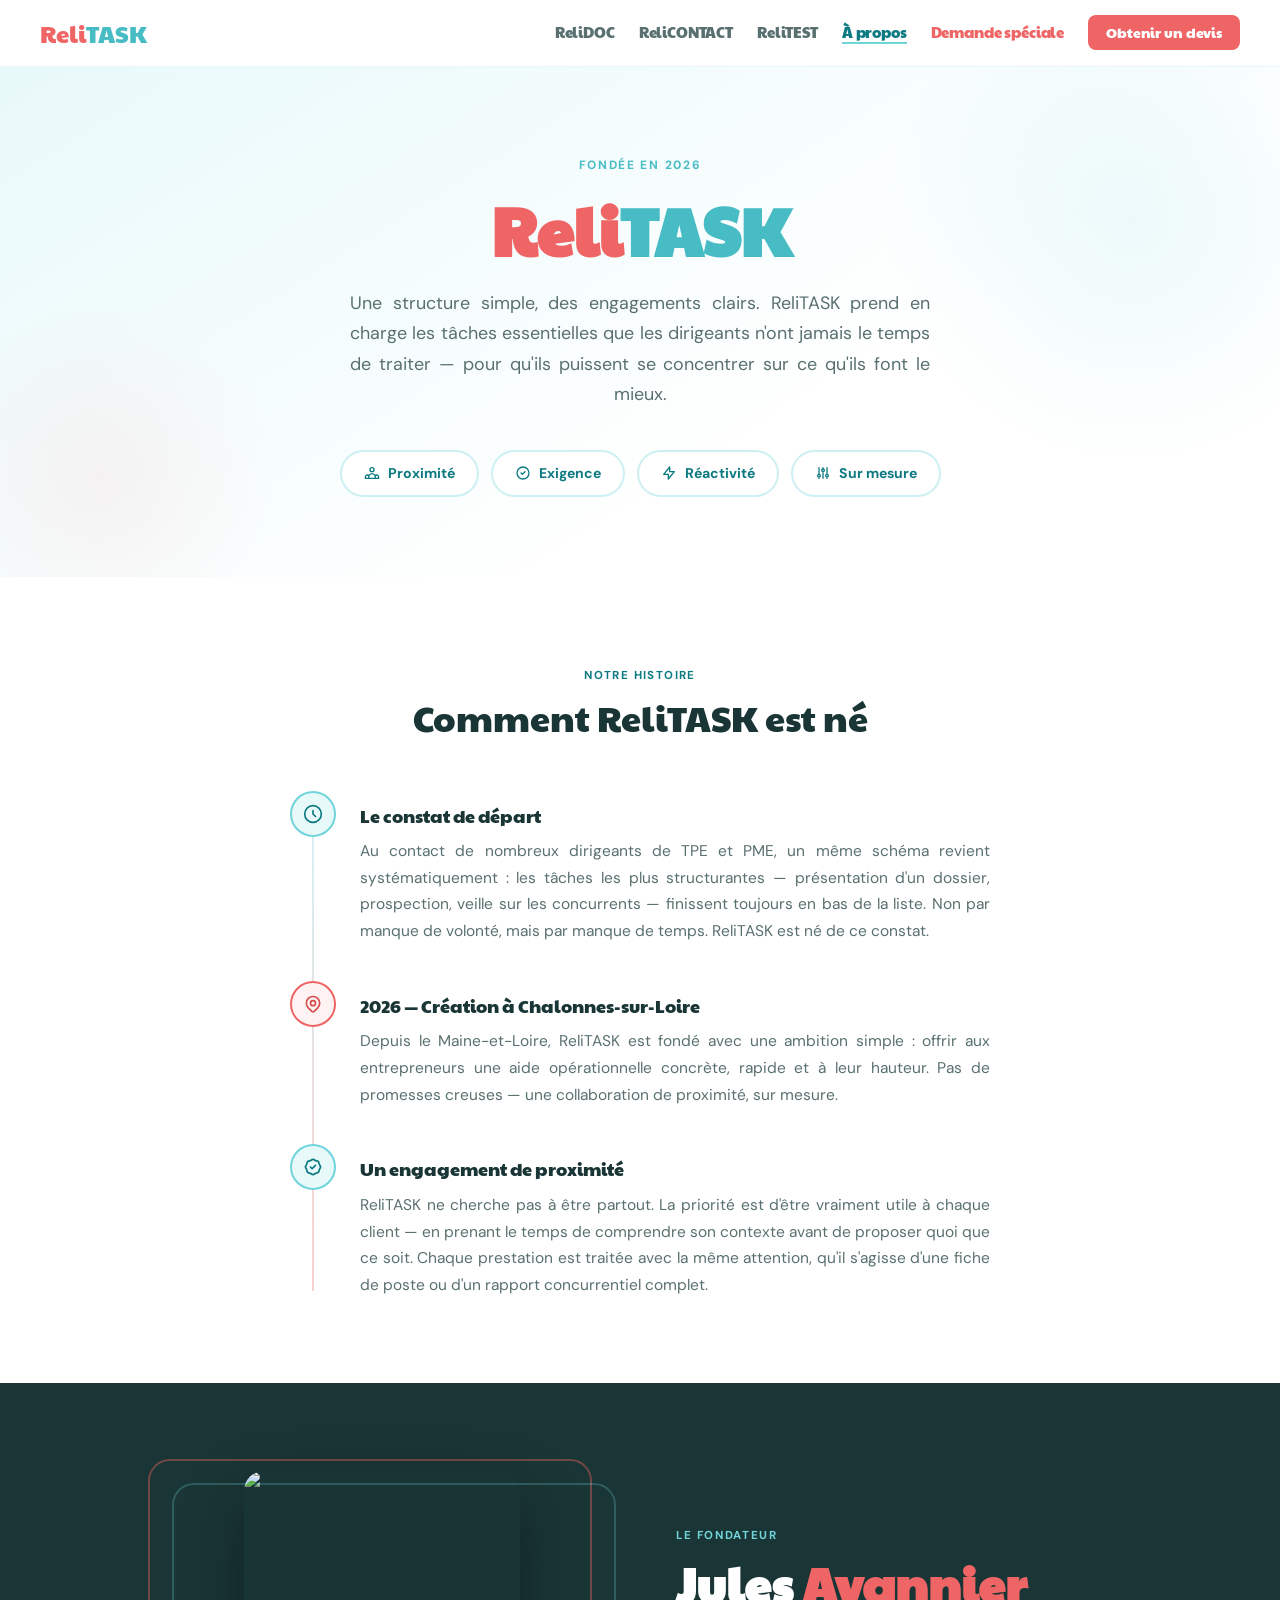
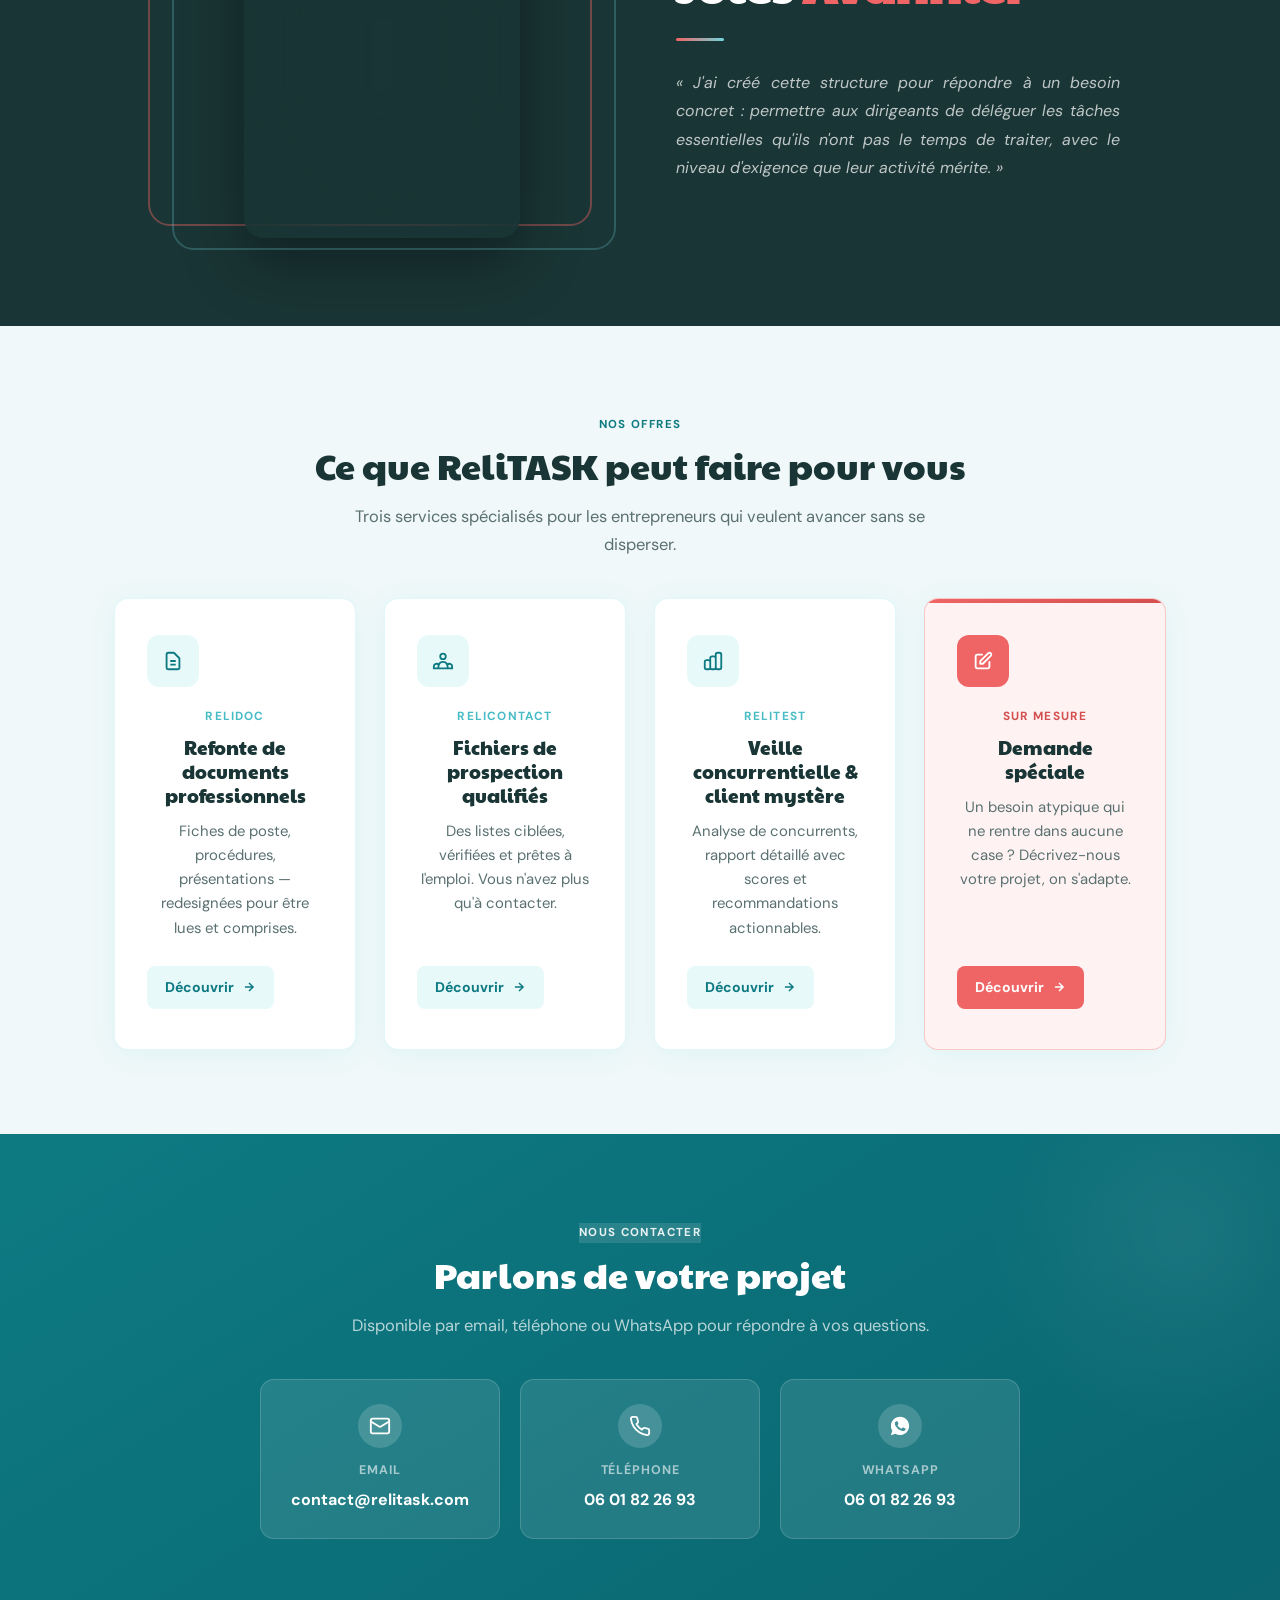
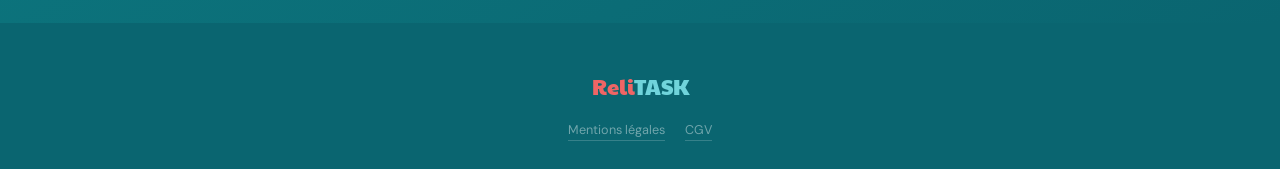
==== commit 35c7e800: "Add files via upload" ====
--- a/a-propos.html
+++ b/a-propos.html
@@ -8,6 +8,24 @@
   <link rel="preconnect" href="https://fonts.googleapis.com" />
   <link href="https://fonts.googleapis.com/css2?family=DM+Sans:ital,opsz,wght@0,9..40,300;0,9..40,400;0,9..40,500;0,9..40,600;0,9..40,700;0,9..40,800;1,9..40,400&family=Paytone+One&display=swap" rel="stylesheet" />
   <style>
+    #contact { scroll-margin-top: 90px; }
+    body { overflow-x: hidden; }
+    /* ===== HAMBURGER MENU ===== */
+    .nav-burger { display: none; background: none; border: none; padding: 8px; cursor: pointer; flex-direction: column; gap: 5px; border-radius: 8px; transition: background 0.18s ease; }
+    .nav-burger:hover { background: rgba(112,212,219,0.1); }
+    .nav-burger span { display: block; width: 22px; height: 2px; background: var(--text-dark); border-radius: 2px; transition: transform 0.25s ease, opacity 0.2s ease; }
+    .navbar.nav-open .nav-burger span:nth-child(1) { transform: translateY(7px) rotate(45deg); }
+    .navbar.nav-open .nav-burger span:nth-child(2) { opacity: 0; transform: scaleX(0); }
+    .navbar.nav-open .nav-burger span:nth-child(3) { transform: translateY(-7px) rotate(-45deg); }
+    @media (max-width: 768px) {
+      .nav-burger { display: flex; }
+      .nav-links { display: none !important; position: absolute; top: 66px; left: 0; right: 0; background: rgba(255,255,255,0.98); backdrop-filter: blur(16px); flex-direction: column !important; gap: 0 !important; padding: 8px 0 18px; box-shadow: 0 12px 32px rgba(13,122,130,0.12); border-top: 1px solid rgba(112,212,219,0.2); z-index: 99; list-style: none; }
+      .navbar.nav-open .nav-links { display: flex !important; }
+      .nav-links li { width: 100%; }
+      .nav-links a { padding: 13px 24px !important; display: block; font-size: 1rem !important; border-bottom: 1px solid rgba(112,212,219,0.1); }
+      .nav-links li:last-child a { border-bottom: none; }
+      .nav-cta { margin: 10px 24px 0 !important; border-radius: 8px !important; text-align: center !important; display: block !important; }
+    }
     /* ===== HERO ENTREPRISE ===== */
     .about-brand-hero {
       padding: 88px 24px 80px;
@@ -253,6 +271,17 @@
       text-align: justify;
       font-style: italic;
     }
+
+    .contact-methods-grid { display: grid; grid-template-columns: repeat(3, 1fr); gap: 20px; max-width: 760px; margin: 0 auto; }
+    .contact-method { background: rgba(255,255,255,0.1); border: 1px solid rgba(255,255,255,0.16); border-radius: 14px; padding: 24px 18px; text-align: center; transition: transform 0.22s ease, background 0.22s ease; }
+    .contact-method:hover { transform: translateY(-4px); background: rgba(255,255,255,0.16); }
+    .contact-method__icon { width: 44px; height: 44px; border-radius: 50%; background: rgba(255,255,255,0.16); display: flex; align-items: center; justify-content: center; margin: 0 auto 12px; }
+    .contact-method__icon svg { width: 22px; height: 22px; color: var(--white); }
+    .contact-method__label { font-size: 0.78rem; text-transform: uppercase; letter-spacing: 0.07em; color: rgba(255,255,255,0.6); font-weight: 700; margin-bottom: 6px; }
+    .contact-method__value { font-size: 1rem; font-weight: 700; color: var(--white); word-break: break-word; }
+    .contact-method__value a { color: var(--white); text-decoration: none; }
+    .contact-method__value a:hover { text-decoration: underline; }
+    @media (max-width: 700px) { .contact-methods-grid { grid-template-columns: 1fr; } }
   </style>
 </head>
 <body>
@@ -268,6 +297,9 @@
       <li><a href="devis-special.html" class="nav-special">Demande spéciale</a></li>
       <li><a href="index.html#contact" class="nav-cta">Obtenir un devis</a></li>
     </ul>
+    <button class="nav-burger" aria-label="Menu" aria-expanded="false">
+      <span></span><span></span><span></span>
+    </button>
   </div>
 </nav>
 
@@ -408,9 +440,33 @@
   </div>
 </section>
 
+<section class="contact-section" id="contact">
+  <div class="container" style="text-align: center;">
+    <span class="badge reveal">Nous contacter</span>
+    <h2 class="section-title reveal">Parlons de votre projet</h2>
+    <p class="section-sub reveal" style="margin: 0 auto 40px;">Disponible par email, téléphone ou WhatsApp pour répondre à vos questions.</p>
+    <div class="contact-methods-grid">
+      <div class="contact-method reveal">
+        <div class="contact-method__icon"><svg xmlns="http://www.w3.org/2000/svg" viewBox="0 0 24 24" fill="none" stroke="currentColor" stroke-width="2" stroke-linecap="round" stroke-linejoin="round"><rect x="2" y="4" width="20" height="16" rx="2"/><path d="M22 7l-10 6L2 7"/></svg></div>
+        <div class="contact-method__label">Email</div>
+        <div class="contact-method__value"><a href="mailto:contact@relitask.com">contact@relitask.com</a></div>
+      </div>
+      <div class="contact-method reveal reveal-delay-1">
+        <div class="contact-method__icon"><svg xmlns="http://www.w3.org/2000/svg" viewBox="0 0 24 24" fill="none" stroke="currentColor" stroke-width="2" stroke-linecap="round" stroke-linejoin="round"><path d="M22 16.92v3a2 2 0 01-2.18 2 19.79 19.79 0 01-8.63-3.07 19.5 19.5 0 01-6-6 19.79 19.79 0 01-3.07-8.67A2 2 0 014.11 2h3a2 2 0 012 1.72c.127.96.361 1.903.7 2.81a2 2 0 01-.45 2.11L8.09 9.91a16 16 0 006 6l1.27-1.27a2 2 0 012.11-.45c.907.339 1.85.573 2.81.7A2 2 0 0122 16.92z"/></svg></div>
+        <div class="contact-method__label">Téléphone</div>
+        <div class="contact-method__value"><a href="tel:+33601822693">06 01 82 26 93</a></div>
+      </div>
+      <div class="contact-method reveal reveal-delay-2">
+        <div class="contact-method__icon"><svg xmlns="http://www.w3.org/2000/svg" viewBox="0 0 24 24" fill="currentColor"><path d="M12.04 2C6.58 2 2.13 6.45 2.13 11.91c0 1.93.55 3.74 1.5 5.27L2 22l4.97-1.6a9.86 9.86 0 005.07 1.39c5.46 0 9.91-4.45 9.91-9.91S17.5 2 12.04 2zm5.8 14.05c-.24.68-1.4 1.32-1.93 1.4-.5.08-1.13.11-1.82-.11-.42-.13-.95-.31-1.64-.6-2.87-1.24-4.74-4.13-4.88-4.32-.14-.19-1.17-1.56-1.17-2.97 0-1.41.74-2.1 1-2.39.26-.28.57-.35.76-.35.19 0 .38 0 .54.01.17.01.4-.07.63.48.24.57.81 1.99.88 2.13.07.14.12.31.02.5-.1.19-.15.31-.29.47-.14.17-.3.37-.43.5-.14.14-.29.29-.12.57.17.28.76 1.25 1.63 2.02 1.12 1 2.07 1.32 2.36 1.46.29.14.46.12.63-.07.17-.19.73-.85.92-1.14.19-.29.39-.24.65-.14.27.1 1.69.8 1.98.94.29.14.48.21.55.33.07.12.07.69-.17 1.37z"/></svg></div>
+        <div class="contact-method__label">WhatsApp</div>
+        <div class="contact-method__value"><a href="https://wa.me/33601822693" target="_blank" rel="noopener">06 01 82 26 93</a></div>
+      </div>
+    </div>
+  </div>
+</section>
+
 <footer class="footer">
   <div class="footer__logo"><span class="reli">Reli</span><span class="task">TASK</span></div>
-  <div class="footer__info">SIRET : 372865328762928763 · <a href="mailto:relitask@etik.com">relitask@etik.com</a></div>
   <div class="footer__legal">
     <a href="mentions-legales.html">Mentions légales</a>
     <a href="mentions-legales.html#cgv">CGV</a>
@@ -420,6 +476,28 @@
 <script>
   const obs = new IntersectionObserver((e) => e.forEach(x => { if (x.isIntersecting) x.target.classList.add('visible'); }), { threshold: 0.1 });
   document.querySelectorAll('.reveal').forEach(el => obs.observe(el));
+
+  // Hamburger menu
+  const navbar = document.querySelector('.navbar');
+  const burger = document.querySelector('.nav-burger');
+  if (burger && navbar) {
+    burger.addEventListener('click', () => {
+      const isOpen = navbar.classList.toggle('nav-open');
+      burger.setAttribute('aria-expanded', isOpen);
+    });
+    document.addEventListener('click', (e) => {
+      if (!navbar.contains(e.target)) {
+        navbar.classList.remove('nav-open');
+        burger.setAttribute('aria-expanded', 'false');
+      }
+    });
+    document.querySelectorAll('.nav-links a').forEach(link => {
+      link.addEventListener('click', () => {
+        navbar.classList.remove('nav-open');
+        burger.setAttribute('aria-expanded', 'false');
+      });
+    });
+  }
 </script>
 </body>
 </html>
